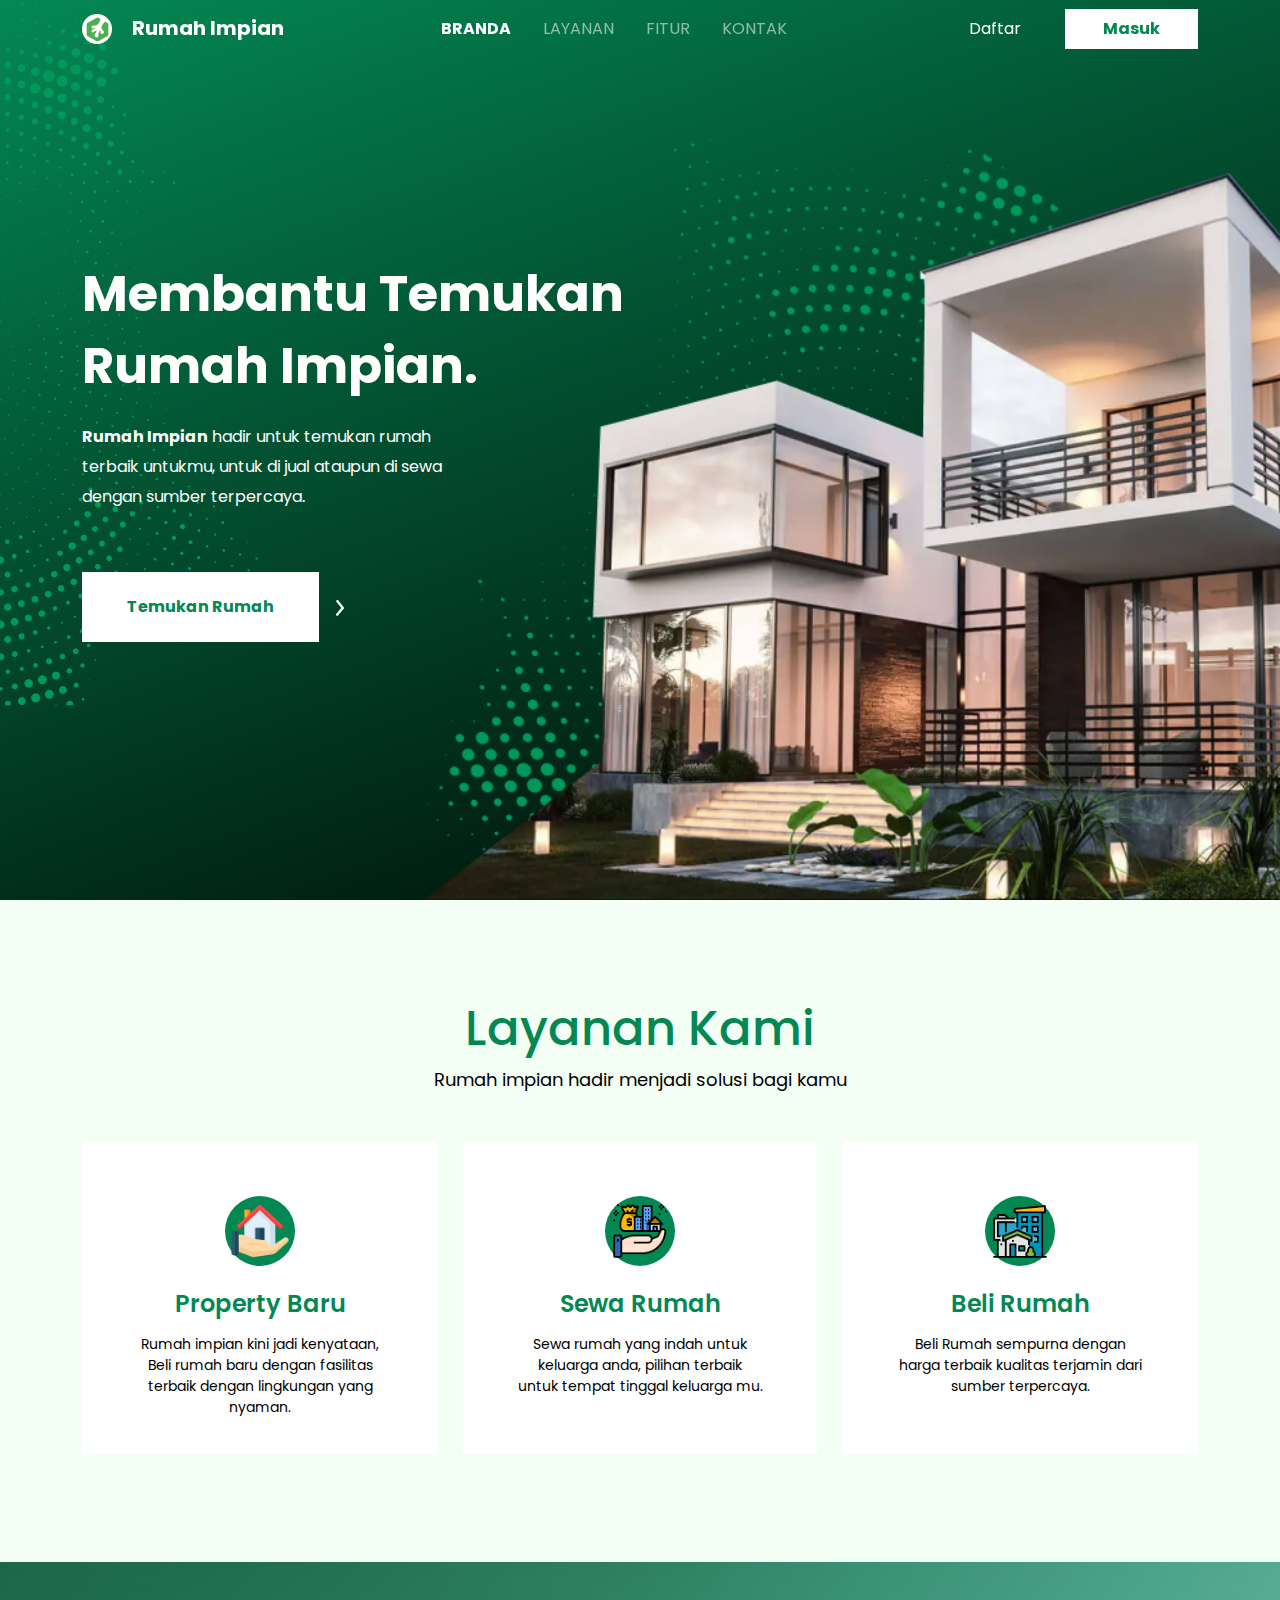
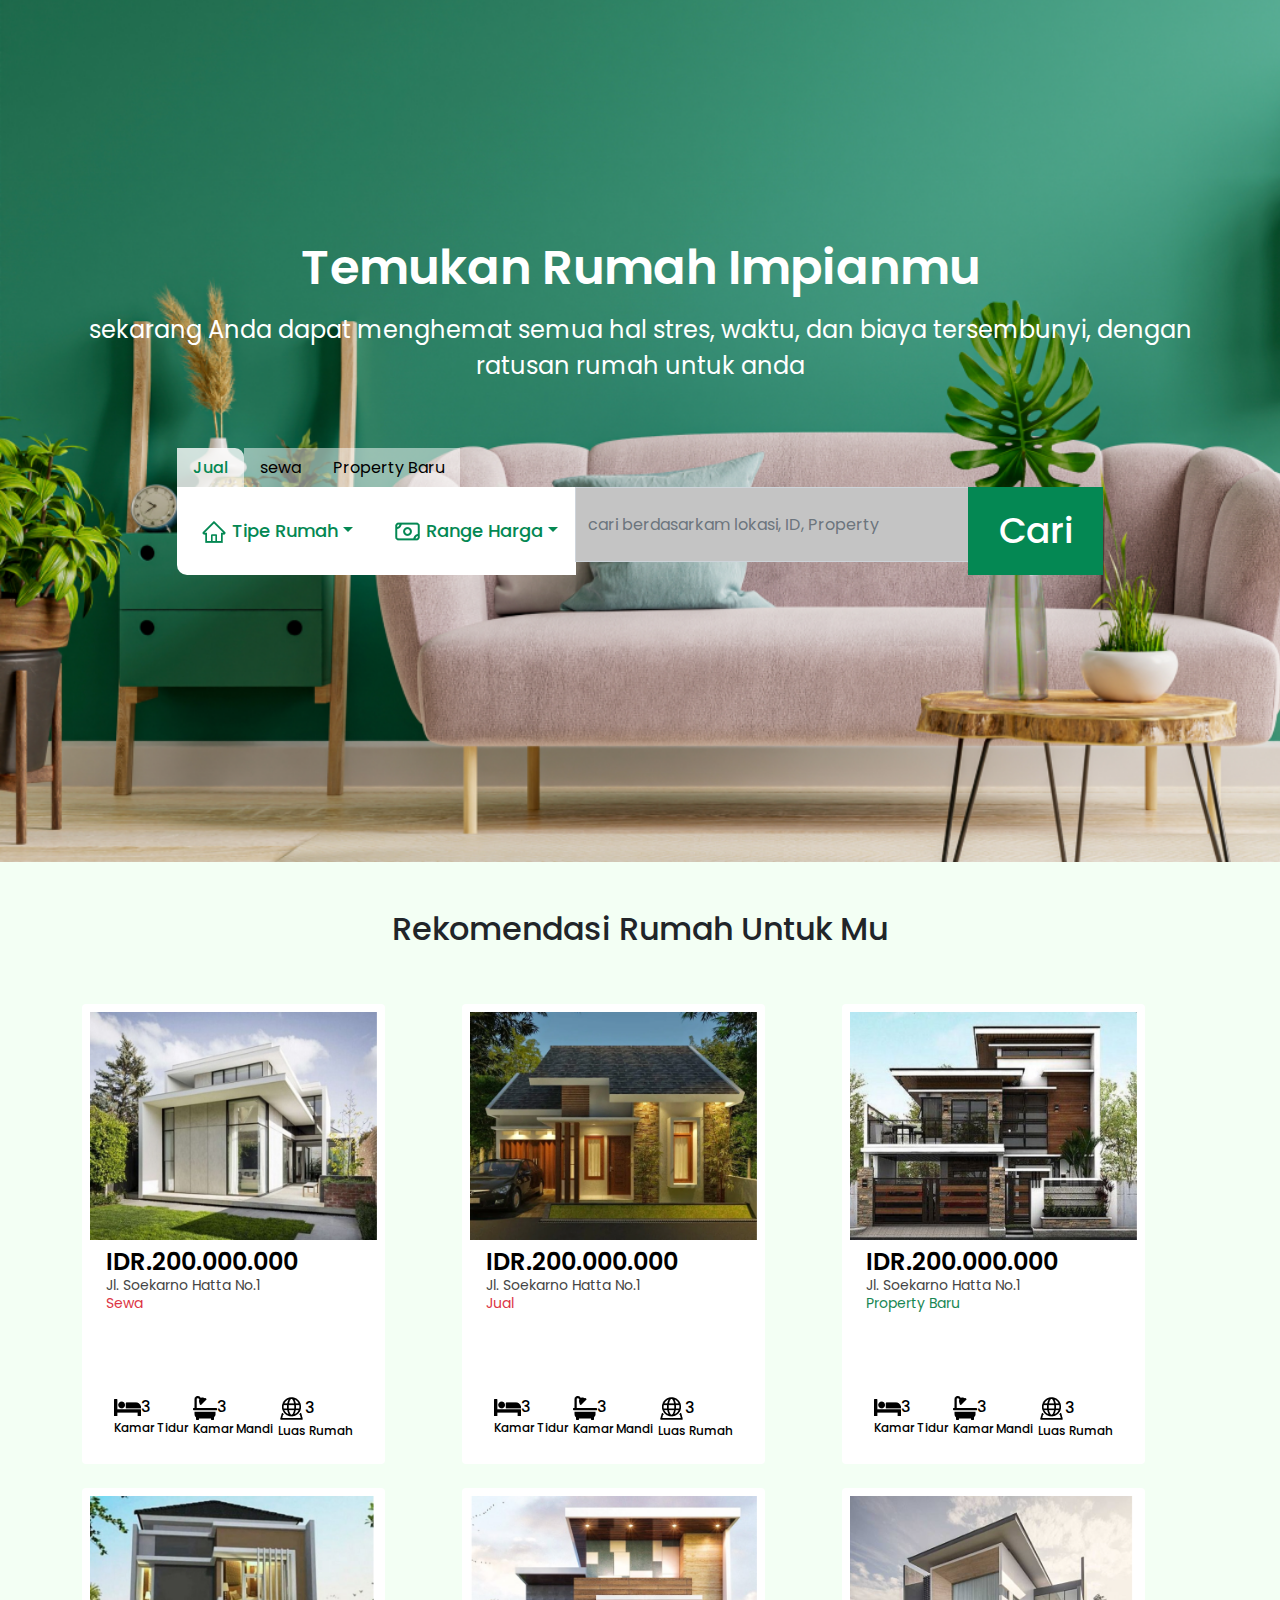
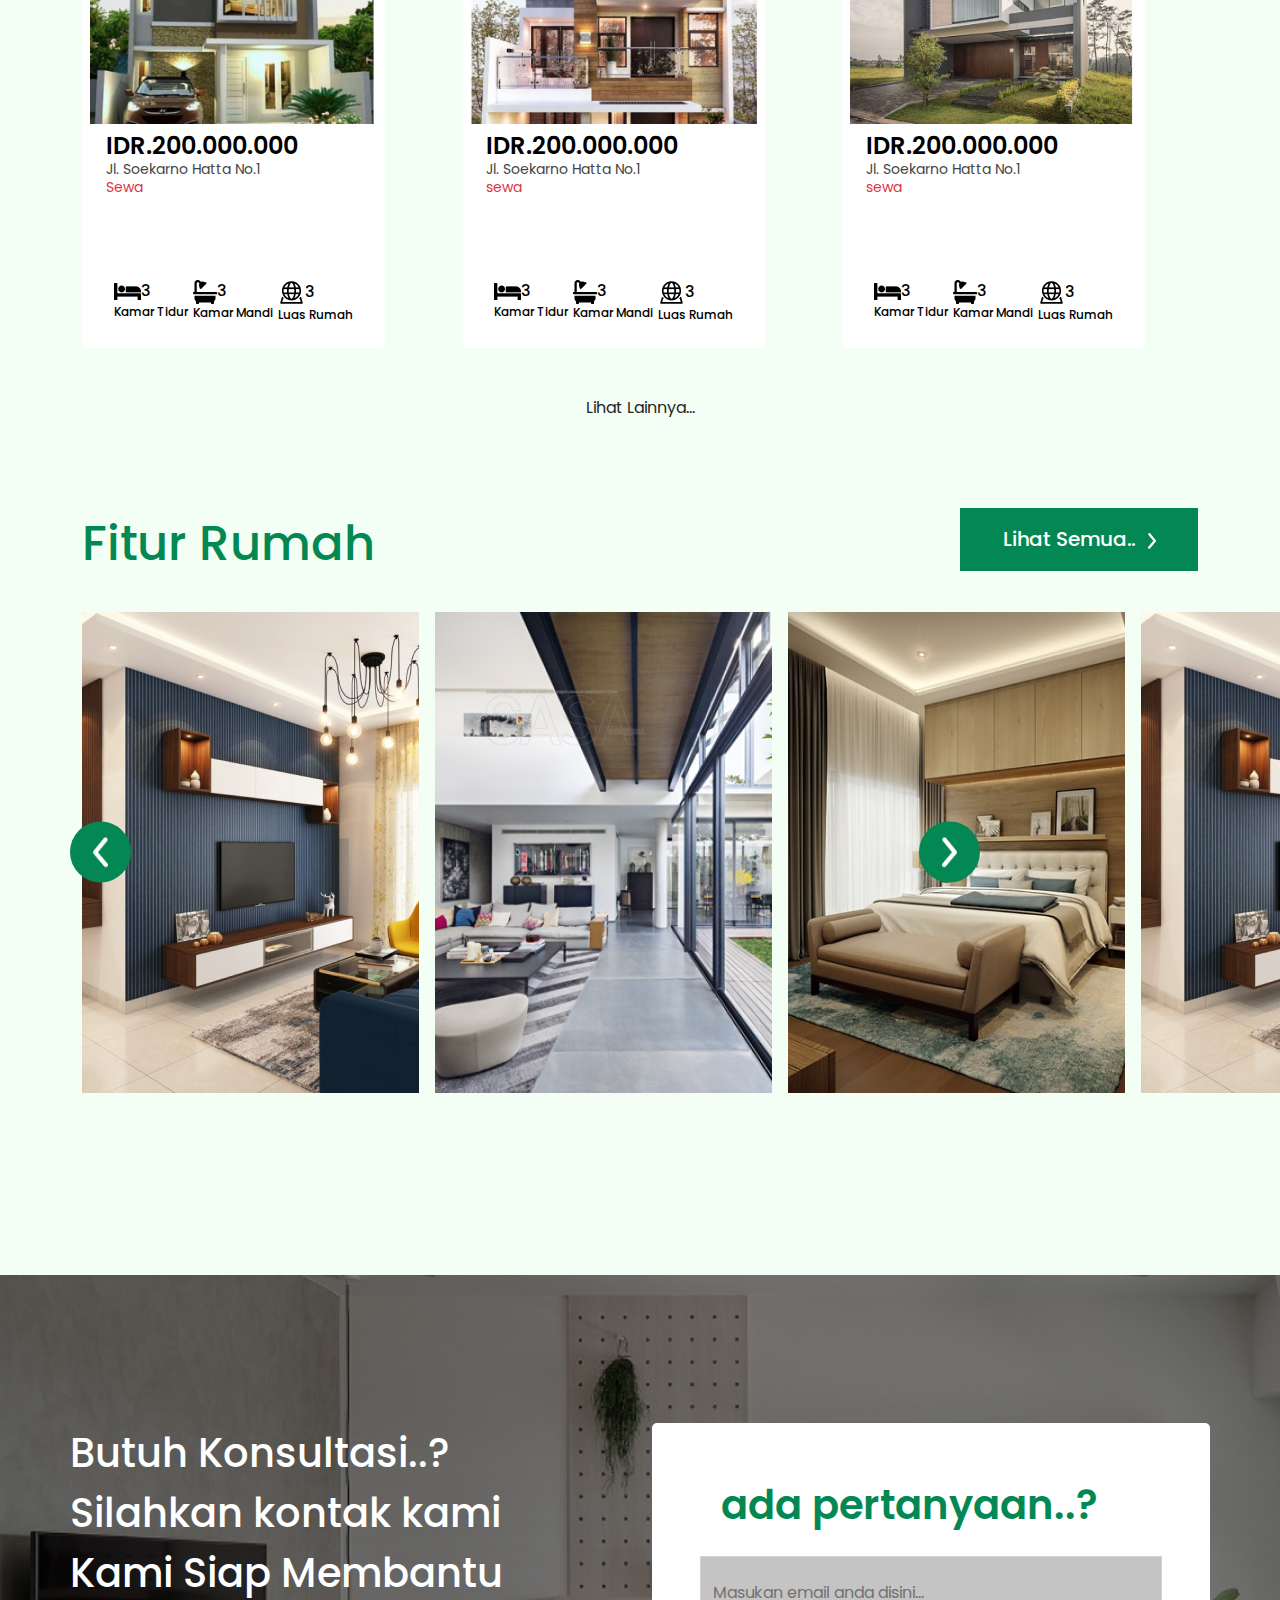
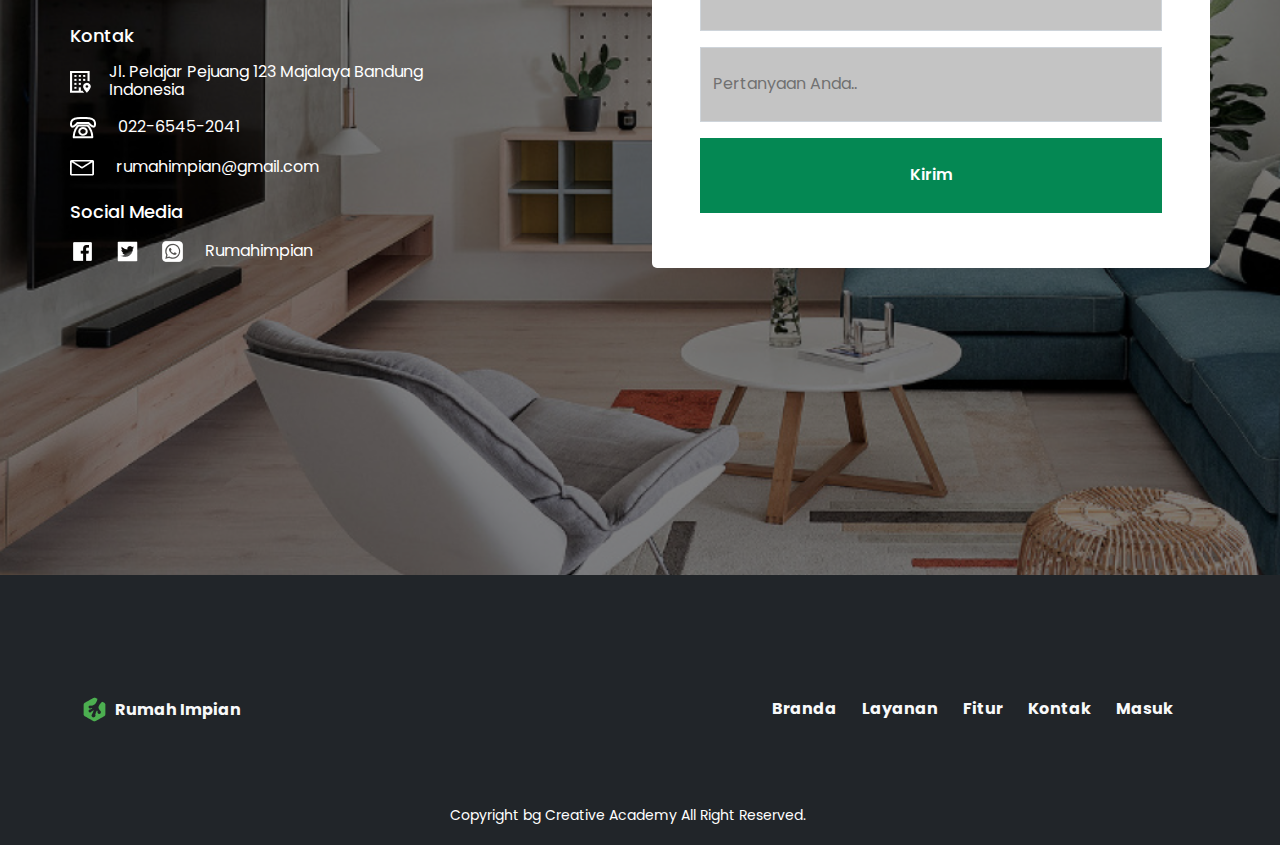
==== CommercialWeb/index.html @ 25076ecc "Finish sampai footer" ====
<!doctype html>
<html lang="en">

<head>
    <!-- Required meta tags -->
    <meta charset="utf-8">
    <meta name="viewport" content="width=device-width, initial-scale=1">

    <!-- Bootstrap CSS -->
    <link rel="stylesheet" href="bootstrap/css/bootstrap.css">

    <!-- CSS -->
    <link rel="stylesheet" href="style.css">

    <!-- Font Google -->
    <link rel="preconnect" href="https://fonts.googleapis.com">
    <link rel="preconnect" href="https://fonts.gstatic.com" crossorigin>
    <link href="https://fonts.googleapis.com/css2?family=Poppins:wght@400;500;700&display=swap" rel="stylesheet">

    <!-- Logo title -->
    <link rel="icon" href="assets/img/logo.png" type="img/x-icon">

    <title>Rumah Impian</title>
</head>

<body>
    <!-- Navbar -->
    <nav class="navbar navbar-expand-lg navbar-dark bg-transparent position-fixed w-100">
        <div class="container">
            <a class="navbar-brand fw-bold " href="#">
                <img src="assets/img/logo.png" alt="" class="d-inline-block align-text-top logo_navbar me-3">
                Rumah Impian</a>
            <button class="navbar-toggler" type="button" data-bs-toggle="collapse" data-bs-target="#navbarNav"
                aria-controls="navbarNav" aria-expanded="false" aria-label="Toggle navigation">
                <span class="navbar-toggler-icon"></span>
            </button>
            <div class="collapse navbar-collapse" id="navbarNav">
                <ul class="navbar-nav mx-auto">
                    <li class="nav-item mx-2 fw-bold">
                        <a class="nav-link active" aria-current="page" href="#">BRANDA</a>
                    </li>
                    <li class="nav-item mx-2">
                        <a class="nav-link" href="#">LAYANAN</a>
                    </li>
                    <li class="nav-item mx-2">
                        <a class="nav-link" href="#">FITUR</a>
                    </li>
                    <li class="nav-item mx-2">
                        <a class="nav-link ">KONTAK</a>
                    </li>
                </ul>

                <div>
                    <button class="button-primary">Daftar</button>
                    <button class="button-secondary fw-bold">Masuk</button>
                </div>
            </div>
        </div>
    </nav>
    <!-- Akhir Navbar -->

    <!-- Hero Section -->
    <section id="hero">
        <div class="container h-100">
            <div class="row h-100">
                <div class="col-md-6 hero-line my-auto">
                    <h1>Membantu Temukan
                        Rumah Impian.</h1>
                    <p><span class="fw-bold">Rumah Impian</span> hadir untuk temukan rumah terbaik
                        untukmu, untuk di jual ataupun di sewa dengan sumber
                        terpercaya.</p>
                    <button class="button-lg-primary">Temukan Rumah</button>
                    <a href="#"><img src="assets/img/Right Arrow.png" alt=""></a>
                </div>
            </div>
            <img src="assets/img/Hero Image.png" alt="" class="position-absolute end-0 bottom-0 img-hero">
            <img src="assets/img/Accsent 1.png" alt="" class="accent-img position-absolute top-0 start-0">
        </div>
    </section>
    <!-- Akhir Hero Section -->

    <!-- Layanan Kami -->
    <section id="layanan">
        <div class="container">
            <div class="row">
                <div class="col-12 text-center">
                    <h2 class="layanan-title">Layanan Kami</h2>
                    <span class="sub-title">Rumah impian hadir menjadi solusi bagi kamu</span>
                </div>
            </div>
            <!-- Card Layanan -->
            <div class="row mt-5 mb-2">
                <div class="col-md-4 text-center">
                    <div class="card-layanan ">
                        <div class="circle-icon position-relative mx-auto">
                            <img src="assets/img/Icon-propertybaru.png" alt=""
                                class="position-absolute top-50 start-50 translate-middle">
                        </div>
                        <h3 class="mt-4">Property Baru</h3>
                        <p class="mt-3">Rumah impian kini jadi kenyataan, Beli
                            rumah baru dengan fasilitas terbaik
                            dengan lingkungan yang nyaman.</p>
                    </div>
                </div>
                <div class="col-md-4 text-center">
                    <div class="card-layanan ">
                        <div class="circle-icon position-relative mx-auto">
                            <img src="assets/img/Icon Sewa.png" alt=""
                                class="position-absolute top-50 start-50 translate-middle">
                        </div>
                        <h3 class="mt-4">Sewa Rumah</h3>
                        <p class="mt-3">Sewa rumah yang indah untuk keluarga
                            anda, pilihan terbaik untuk tempat
                            tinggal keluarga mu.</p>
                    </div>
                </div>
                <div class="col-md-4 text-center">
                    <div class="card-layanan ">
                        <div class="circle-icon position-relative mx-auto">
                            <img src="assets/img/Icon Beli.png" alt=""
                                class="position-absolute top-50 start-50 translate-middle">
                        </div>
                        <h3 class="mt-4">Beli Rumah</h3>
                        <p class="mt-3">Beli Rumah sempurna dengan harga
                            terbaik kualitas terjamin dari sumber
                            terpercaya.</p>
                    </div>
                </div>
            </div>
            <!-- Akhir Card Layanan -->


        </div>
    </section>
    <!-- Akhir Layanan Kami -->

    <!-- Search Section -->
    <section id="search" class="d-flex align-items-center">
        <div class="container">
            <div class="row">
                <div class="col-12 text-center">
                    <h2 class="SearchTitle">Temukan Rumah Impianmu</h2>
                    <p class="SearchSubTitle">sekarang Anda dapat menghemat semua hal stres, waktu, dan biaya
                        tersembunyi, dengan ratusan rumah
                        untuk anda</p>
                </div>

                <div class="col-10 mx-auto mt-5">
                    <nav>
                        <div class="nav nav-tabs" id="nav-tab" role="tablist">
                            <button class="nav-link active" id="nav-jual-tab" data-bs-toggle="tab"
                                data-bs-target="#nav-jual" type="button" role="tab" aria-controls="nav-jual"
                                aria-selected="true">Jual</button>
                            <button class="nav-link" id="nav-sewa-tab" data-bs-toggle="tab" data-bs-target="#nav-sewa"
                                type="button" role="tab" aria-controls="nav-sewa" aria-selected="false">sewa</button>
                            <button class="nav-link" id="nav-property-tab" data-bs-toggle="tab"
                                data-bs-target="#nav-property" type="button" role="tab" aria-controls="nav-property"
                                aria-selected="false">Property
                                Baru</button>
                        </div>
                    </nav>
                    <div class="tab-content" id="nav-tabContent">
                        <div class="tab-pane fade show active" id="nav-jual" role="tabpanel"
                            aria-labelledby="nav-jual-tab">
                            <!-- Dropdown Tipe Rumah -->
                            <div class="input-group input-cari mb-3">
                                <button class="button-secondary dropdown-toggle" type="button" data-bs-toggle="dropdown"
                                    aria-expanded="false">
                                    <img src="assets/img/Home Icon.png" alt="">
                                    Tipe Rumah</button>
                                <ul class="dropdown-menu">
                                    <li><a class="dropdown-item" href="#">Action</a></li>
                                    <li><a class="dropdown-item" href="#">Another action</a></li>
                                    <li><a class="dropdown-item" href="#">Something else here</a></li>
                                    <li>
                                        <hr class="dropdown-divider">
                                    </li>
                                    <li><a class="dropdown-item" href="#">Separated link</a></li>
                                </ul>

                                <!-- Dropdown Range Harga -->
                                <button class="button-secondary dropdown-toggle" type="button" data-bs-toggle="dropdown"
                                    aria-expanded="false">
                                    <img src="assets/img/Money-icon.png" alt="">
                                    Range Harga</button>
                                <ul class="dropdown-menu">
                                    <li><a class="dropdown-item" href="#">Action</a></li>
                                    <li><a class="dropdown-item" href="#">Another action</a></li>
                                    <li><a class="dropdown-item" href="#">Something else here</a></li>
                                    <li>
                                        <hr class="dropdown-divider">
                                    </li>
                                    <li><a class="dropdown-item" href="#">Separated link</a></li>
                                </ul>
                                <input type="text" class="form-control"
                                    placeholder="cari berdasarkam lokasi, ID, Property"
                                    aria-label="Text input with dropdown button">
                                <button class="button-primary" type="button" id="button-addon2">Cari</button>
                            </div>



                        </div>
                        <div class="tab-pane fade" id="nav-sewa" role="tabpanel" aria-labelledby="nav-sewa-tab">sewa
                        </div>
                        <div class="tab-pane fade" id="nav-property" role="tabpanel" aria-labelledby="nav-property-tab">
                            Property
                            Baru</div>
                    </div>
                </div>
            </div>
        </div>


    </section>
    <!-- Akhir Search Section -->

    <!-- Rekomendasi -->
    <section id="rekomendasi">
        <div class="container">
            <div class="row mb-5 mt-5">
                <div class="col-12 text-center">
                    <h2>Rekomendasi Rumah Untuk Mu</h2>
                </div>
            </div>

            <div class="row mb-4">
                <div class="col-4">
                    <div class="card p-2">
                        <img src="assets/img/Rekomendasi1.png" alt="">
                        <div class="card-body">
                            <h4>IDR.200.000.000</h4>
                            <p class="mb-4 lh-sm">Jl. Soekarno Hatta No.1 <br> <span class="text-danger">Sewa</span>
                            </p>
                        </div>
                        <div class="card-fasilitas d-flex justify-content-between px-4">
                            <span><img src="assets/img/Icon Kamar Tidur.png" alt="">3
                                <p>Kamar Tidur</p>
                            </span>

                            <span><img src="assets/img/Icon Kamar Mandi.png" alt="">3
                                <p>Kamar Mandi</p>
                            </span>

                            <span><img src="assets/img/Icon Luas Tanah.png" alt="">3
                                <p>Luas Rumah</p>
                            </span>

                        </div>
                    </div>
                </div>
                <div class="col-4">
                    <div class="card p-2">
                        <img src="assets/img/Rekomendasi2.png" alt="">
                        <div class="card-body">
                            <h4>IDR.200.000.000</h4>
                            <p class="mb-4 lh-sm">Jl. Soekarno Hatta No.1 <br> <span class="text-danger">Jual</span>
                            </p>
                        </div>
                        <div class="card-fasilitas d-flex justify-content-between px-4">
                            <span><img src="assets/img/Icon Kamar Tidur.png" alt="">3
                                <p>Kamar Tidur</p>
                            </span>

                            <span><img src="assets/img/Icon Kamar Mandi.png" alt="">3
                                <p>Kamar Mandi</p>
                            </span>

                            <span><img src="assets/img/Icon Luas Tanah.png" alt="">3
                                <p>Luas Rumah</p>
                            </span>

                        </div>
                    </div>
                </div>
                <div class="col-4">
                    <div class="card p-2">
                        <img src="assets/img/Rekomendasi3.png" alt="">
                        <div class="card-body">
                            <h4>IDR.200.000.000</h4>
                            <p class="mb-4 lh-sm">Jl. Soekarno Hatta No.1 <br> <span class="text-success">Property
                                    Baru</span>
                            </p>
                        </div>
                        <div class="card-fasilitas d-flex justify-content-between px-4">
                            <span><img src="assets/img/Icon Kamar Tidur.png" alt="">3
                                <p>Kamar Tidur</p>
                            </span>

                            <span><img src="assets/img/Icon Kamar Mandi.png" alt="">3
                                <p>Kamar Mandi</p>
                            </span>

                            <span><img src="assets/img/Icon Luas Tanah.png" alt="">3
                                <p>Luas Rumah</p>
                            </span>

                        </div>
                    </div>
                </div>
            </div>

            <div class="row mb-4">
                <div class="col-4">
                    <div class="card p-2">
                        <img src="assets/img/Rekomendasi4.png" alt="">
                        <div class="card-body">
                            <h4>IDR.200.000.000</h4>
                            <p class="mb-4 lh-sm">Jl. Soekarno Hatta No.1 <br> <span class="text-danger">Sewa</span>
                            </p>
                        </div>
                        <div class="card-fasilitas d-flex justify-content-between px-4">
                            <span><img src="assets/img/Icon Kamar Tidur.png" alt="">3
                                <p>Kamar Tidur</p>
                            </span>

                            <span><img src="assets/img/Icon Kamar Mandi.png" alt="">3
                                <p>Kamar Mandi</p>
                            </span>

                            <span><img src="assets/img/Icon Luas Tanah.png" alt="">3
                                <p>Luas Rumah</p>
                            </span>

                        </div>
                    </div>
                </div>
                <div class="col-4">
                    <div class="card p-2">
                        <img src="assets/img/Rekomendasi5.png" alt="">
                        <div class="card-body">
                            <h4>IDR.200.000.000</h4>
                            <p class="mb-4 lh-sm">Jl. Soekarno Hatta No.1 <br> <span class="text-danger">sewa</span>
                            </p>
                        </div>
                        <div class="card-fasilitas d-flex justify-content-between px-4">
                            <span><img src="assets/img/Icon Kamar Tidur.png" alt="">3
                                <p>Kamar Tidur</p>
                            </span>

                            <span><img src="assets/img/Icon Kamar Mandi.png" alt="">3
                                <p>Kamar Mandi</p>
                            </span>

                            <span><img src="assets/img/Icon Luas Tanah.png" alt="">3
                                <p>Luas Rumah</p>
                            </span>

                        </div>
                    </div>
                </div>
                <div class="col-4">
                    <div class="card p-2">
                        <img src="assets/img/Rekomendasi6.png" alt="">
                        <div class="card-body">
                            <h4>IDR.200.000.000</h4>
                            <p class="mb-4 lh-sm">Jl. Soekarno Hatta No.1 <br> <span class="text-danger">sewa</span>
                            </p>
                        </div>
                        <div class="card-fasilitas d-flex justify-content-between px-4">
                            <span><img src="assets/img/Icon Kamar Tidur.png" alt="">3
                                <p>Kamar Tidur</p>
                            </span>

                            <span><img src="assets/img/Icon Kamar Mandi.png" alt="">3
                                <p>Kamar Mandi</p>
                            </span>

                            <span><img src="assets/img/Icon Luas Tanah.png" alt="">3
                                <p>Luas Rumah</p>
                            </span>

                        </div>
                    </div>
                </div>
            </div>

            <div class="container my-5">
                <div class="row">
                    <div class="col-12 text-center">
                        <p>Lihat Lainnya...</p>
                    </div>
                </div>
            </div>
        </div>
    </section>
    <!-- Akhir Rekomendasi -->

    <!-- Fitur Rumah -->
    <section id="fitur-rumah" class="overflow-hidden">
        <div class="container">
            <div class="row">
                <div class="col-12 d-flex justify-content-between my-4">
                    <h2>Fitur Rumah</h2>
                    <button class="button-fitur ">Lihat Semua.. <img src="assets/img/Right Arrow.png"
                            class="img-button ms-2" alt=""></button>
                </div>
            </div>
        </div>

        <div class="container mb-4 position-relative">
            <div class="row">
                <div class="col-12 d-flex justify-content-start ">
                    <div class="card-fitur position-relative me-3 ">
                        <img src="assets/img/Fitur Rumah 1.png" alt="">
                        <div class="overlay position-absolute top-0 bottom-0 start-0 end-0 w-100 h-100">
                            <div class="position-absolute top-50 start-50 translate-middle text-center w-100">
                                <h5>Kamar Tidur</h5>
                                <span>Rumah minimalist Type-A2</span>
                                <h6>IDR.200jt</h6>
                                <button>Lihat Rumah</button>
                            </div>
                        </div>
                    </div>

                    <div class="card-fitur position-relative me-3">
                        <img src="assets/img/Fitur Rumah 2.png" alt="">
                        <div class="overlay position-absolute top-0 bottom-0 start-0 end-0 w-100 h-100">
                            <div class="position-absolute top-50 start-50 translate-middle text-center w-100">
                                <h5>Kamar Tidur</h5>
                                <span>Rumah minimalist Type-A2</span>
                                <h6>IDR.200jt</h6>
                                <button>Lihat Rumah</button>
                            </div>
                        </div>
                    </div>

                    <div class="card-fitur position-relative me-3">
                        <img src="assets/img/Fitur Rumah 3.png" alt="">
                        <div class="overlay position-absolute top-0 bottom-0 start-0 end-0 w-100 h-100">
                            <div class="position-absolute top-50 start-50 translate-middle text-center w-100">
                                <h5>Kamar Tidur</h5>
                                <span>Rumah minimalist Type-A2</span>
                                <h6>IDR.200jt</h6>
                                <button>Lihat Rumah</button>
                            </div>
                        </div>
                    </div>

                    <div class="card-fitur position-relative me-3">
                        <img src="assets/img/Fitur Rumah 1.png " alt="">
                        <div class="overlay position-absolute top-0 bottom-0 start-0 end-0 w-100 h-100">
                            <div class="position-absolute top-50 start-50 translate-middle text-center w-100">
                                <h5>Kamar Tidur</h5>
                                <span>Rumah minimalist Type-A2</span>
                                <h6>IDR.200jt</h6>
                                <button>Lihat Rumah</button>
                            </div>
                        </div>
                    </div>
                </div>
                <button class="button-left position-absolute start-0 top-50 translate-middle-y"><img
                        src="assets/img/Left Arrow lg.png" alt=""></button>
                <button class="button-right position-absolute top-50 translate-middle-y"><img
                        src="assets/img/Right Arrow lg.png " alt=""></button>
            </div>

        </div>
    </section>
    <!-- Akhir Fitur Rumah -->

    <!-- Bantuan -->
    <section id="bantuan">
        <div class="container-fluid overlay h-100">
            <div class="container">
                <div class="row">
                    <div class="col-md-6">
                        <h3>Butuh Konsultasi..?
                            Silahkan kontak kami
                            Kami Siap Membantu</h3>
                        <div class="kontak-bantuan">
                            <h6>Kontak</h6>
                            <div class="mb-3 d-flex align-items-center">
                                <div>
                                    <img src="assets/img/icon-jalan.png" alt="">
                                </div>
                                <a href="#">Jl. Pelajar Pejuang 123 Majalaya Bandung Indonesia
                                </a>
                            </div>

                            <div class="mb-3 ">
                                <img src="assets/img/icon-telp.png" alt="">
                                <a href="">022-6545-2041</a>
                            </div>

                            <div class="mb-3 ">
                                <img src="assets/img/icon-mail.png" alt="">
                                <a href="">rumahimpian@gmail.com</a>
                            </div>
                        </div>

                        <h6>Social Media</h6>
                        <a href="" class="me-3"><img src="assets/img/Facebook Icon.png" alt="#"></a>
                        <a href="" class="me-3"><img src="assets/img/Twiter Icon.png" alt=""></a>
                        <a href="" class="me-3"><img src="assets/img/Whatsapp icon.png" alt=""></a>
                        <span class="rumah-impian">Rumahimpian</span>

                    </div>


                    <div class="col-md-6 ">
                        <div class="card-bantuan w-100">
                            <form>
                                <h2 class="ms-auto">ada pertanyaan..?</h2>
                                <div class="form-floating mb-3">
                                    <input type="email" class="form-control" id="floatingInput"
                                        placeholder="name@example.com">
                                    <label for="floatingInput" class="d-flex align-items-center">Masukan email anda
                                        disini...</label>
                                </div>
                                <div class="form-floating mb-3">
                                    <input type="text" class="form-control" id="floatingInput"
                                        placeholder="name@example.com">
                                    <label for="floatingInput" class="d-flex align-items-center">Pertanyaan
                                        Anda..</label>
                                </div>

                                <button class="button-contact " type="submit">Kirim</button>
                            </form>
                        </div>
                    </div>


                </div>
            </div>


        </div>
    </section>
    <!-- Akhir Bantuan -->

    <!-- Footer -->
    <footer class="bg-dark d-flex align-items-center position-relative">
        <div class="container-fluid">
            <div class="container ">
                <div class="row">
                    <div class="col-md-7 d-flex align-items-center">
                        <img src="assets/img/logo-small.png" alt="">
                        <a class="text-decoration-none text-light fw-bold ms-2" href="#">Rumah Impian</a>
                    </div>
                    <div class="col-md-5 d-flex justify-content-evenly">
                        <a class="text-decoration-none text-light fw-bold" href="#hero">Branda</a>
                        <a class="text-decoration-none text-light fw-bold" href="#layanan">Layanan</a>
                        <a class="text-decoration-none text-light fw-bold" href="#fitur-rumah">Fitur</a>
                        <a class="text-decoration-none text-light fw-bold" href="#bantuan">Kontak</a>
                        <a class="text-decoration-none text-light fw-bold" href="">Masuk</a>
                    </div>
                </div>
                <div class="row position-absolute copyright start-50 translate-middle-x">
                    <col-12>
                        <p>
                            Copyright bg Creative Academy All Right Reserved.
                        </p>
                    </col-12>
                </div>
            </div>
        </div>
    </footer>
    <!-- Akhir Footer -->
    <!-- Option 1: Bootstrap Bundle with Popper -->
    <script src="bootstrap/js/bootstrap.bundle.js"></script>

</body>

</html>
---- CommercialWeb/style.css ----
:root {
    --pw-color: #048853;
}

body {
    font-family: 'Poppins', sans-serif;
    background-color: #f3fff4;
}

/* Navbar */
.navbar {
    z-index: 3;
}

* {
    z-index: 2;
}

.accent-img {
    z-index: 1;
}

.img-hero {
    z-index: 1;
}

.logo_navbar {
    width: 30px;
}

.navbar-brand {
    font-size: 20px;
}

.nav-link {
    font-size: 16px;
}

.button-primary {
    width: 133px;
    height: 40px;
    background-color: transparent;
    color: #fff;
    font-size: 16px;
    border: none;

}

.button-secondary {
    width: 133px;
    height: 40px;
    background-color: #fff;
    color: var(--pw-color);
    font-size: 16px;
    border: none;
}

/* Akhir Navbar */

/* Hero Section */
#hero {
    background: linear-gradient(160deg, var(--pw-color), #000);
    height: 100vh;
    width: 100%;
}

.hero-line h1 {
    font-size: 50px;
    font-weight: bold;
    color: #fff;
    line-height: 72px;
}

.hero-line p {
    width: 75%;
    font-size: 16;
    color: #fff;
    margin-bottom: 60px;
    margin-top: 20px;
    line-height: 30px;
}

.button-lg-primary {
    width: 237px;
    height: 70px;
    background-color: #fff;
    border: none;
    color: var(--pw-color);
    font-size: 16px;
    font-weight: bold;
    margin-right: 13px;
}

.img-hero {
    height: 100%;
}

/* Akhir Hero Section */

/* Layanan */
#layanan {
    padding: 100px 0;
}

h2.layanan-title {
    color: var(--pw-color);
    font-size: 48px;
    font-weight: 500;
}

span.sub-title {
    font-size: 18px;
    color: #000;
}

.card-layanan {
    width: 100%;
    height: 313px;
    background-color: #fff;
    border-radius: 5px;
    padding: 55px;
    box-shadow: 0 0 7px 3px rgba(0, 0, 0, 0, 0.05);
    transition: all .2s ease-in;
}

.circle-icon img {
    width: 57px;
    height: 57px;
}

.circle-icon {
    width: 70px;
    height: 70px;
    background-color: var(--pw-color);
    border-radius: 50%;
    transition: all .1s ease-in;
}

.card-layanan h3 {
    color: var(--pw-color);
    font-weight: 600;
    font-size: 24px;
    transition: all .2s ease-in;
}

.card-layanan p {
    font-size: 14px;
    color: #000;
    transition: all .3s ease-in;
}

/* Kondisi Hover */
.card-layanan:hover {
    width: 100%;
    height: 313px;
    background: linear-gradient(160deg, var(--pw-color), rgb(46, 46, 46));
    border-radius: 5px;
    padding: 55px;
    box-shadow: 0 0 7px 3px rgba(0, 0, 0, 0, 0.05);
    transition: all .2s ease-in;
}

.circle-icon:hover img {
    width: 57px;
    height: 57px;
}

.card-layanan:hover .circle-icon {
    background-color: #fff;
    transition: all .2s ease-in;
}

.card-layanan:hover h3 {
    color: var(--pw-color);
    font-weight: 600;
    font-size: 24px;
    transition: all .2s ease-in;
}

.card-layanan:hover p {
    font-size: 14px;
    color: #fff;
    transition: all .2s ease-in;
}

/* Akhir Kondisi Hover */

/* Akhir Layanan */

/* Search Section */
#search {
    background-image: url(assets/img/Img-search.png);
    height: 100vh;
    background-repeat: no-repeat;
    background-size: cover;
}

.SearchTitle {
    font-size: 48px;
    font-weight: 600;
    line-height: 72px;
    letter-spacing: 0em;
    text-align: center;
    color: #fff;
}

.SearchSubTitle {
    font-size: 24px;
    font-weight: 400;
    line-height: 36px;
    letter-spacing: 0em;
    text-align: center;
    color: #fff;
}

.input-cari {
    height: 88px;
}

.input-cari:focus {
    border: none;
}

.input-cari .button-secondary {
    width: 200px;
    height: 88px;
    font-size: 18px;
    font-weight: 500;
    border: none;
    border-radius: 0 0 0 10px;
}

.input-cari .button-primary {
    width: 135px;
    height: 88px;
    border: none;
    background-color: var(--pw-color);
    font-size: 36px;
    font-weight: 500;
}

.nav-tabs {
    border: none;
}

.nav-tabs .nav-link {
    background-color: rgba(255, 255, 255, 0.5);
    border-radius: 0;
}

.nav-tabs .nav-link.active {
    background-color: rgba(255, 255, 255, 0.8);
    color: var(--pw-color);
    border-radius: 0 9px 0 0;
    font-weight: 500;
}

.nav-tabs .nav-link {
    color: #000;
    border: none;
}

/* Akhir Search Section */

/* Rekomendasi */
.card {
    width: 85%;
    height: 460px;
    border: none;
}

.card-body h4 {
    color: #000;
    font-weight: 600;
    font-size: 24px;
    line-height: 0.8rem;
}

.card-body p {
    color: #454545;
    font-weight: 400;
    font-size: 14px;
}

/* Rekomendasi Hover */

.card:hover {
    background: linear-gradient(170deg, var(--pw-color), #007245, #007245, #000);
    box-shadow: 0 10px 20px rgba(0, gr0, b0, .25);
    transition: all ease-in-out 0.3s;
}

.card:hover .card-body h4 {
    color: #fff;
    transition: all ease-in-out 0.3s;
}

.card:hover .card-body p {
    color: #fff;
    transition: all ease-in-out 0.3s;
}

.card:hover .card-body span {
    color: #FF7A00;
    transition: all ease-in-out 0.3s;

}

.card:hover .card-fasilitas {
    position: absolute;
    right: 0;
    left: 0;
    bottom: 10px;
    background-color: #fff;
    transition: all ease-in-out 0.3s;
}

/* Akhir Rekomendasi Hover */

.card-fasilitas span {
    font-weight: 500;
    margin-top: 18px;
    color: #000;
}

.card-fasilitas p {
    font-weight: 500;
    font-size: 12px;
}

/* Akhir Rekomendasi */

/* Fitur Rumah */
#fitur-rumah h2 {
    font-size: 48px;
    color: var(--pw-color);
    font-weight: 500;
    line-height: 72px;

}

.button-fitur {
    background-color: var(--pw-color);
    width: 238px;
    height: 63px;
    font-size: 20px;
    font-weight: 500;
    line-height: 30px;
    border: none;
    color: #fff;
}



.card-fitur h5 {
    color: #fff;
    font-size: 36px;
    font-weight: 600;
}

.card-fitur span {
    color: #fff;
    font-size: 14px;
}

.card-fitur h6 {
    color: #fff;
    font-size: 24px;
    font-weight: 600;
}

.card-fitur button {
    background-color: var(--pw-color);
    color: #fff;
    font-size: 18px;
    width: 150px;
    height: 45px;
    font-weight: 500;
    border: none;
}

.card-fitur .overlay {
    background-color: rgba(0, 0, 0, 0);
    opacity: 0;
    transition: all ease-in-out .3s;

}

.card-fitur .overlay:hover {
    background-color: rgba(0, 0, 0, 0.6);
    opacity: 1;
}

.button-left {
    border: none;
    border-radius: 50%;
    width: 61px;
    height: 61px;
    background-color: var(--pw-color);
}

.button-right {
    border: none;
    border-radius: 50%;
    width: 61px;
    height: 61px;
    background-color: var(--pw-color);
    right: 230px;

}

/* Akhir Fitur Rumah */


/* Bantuan */

#bantuan {
    background-image: url(assets/img/kontak-img.png);
    height: 100vh;
    background-repeat: no-repeat;
    background-size: cover;
    margin-top: 158px;
}

#bantuan h2 {
    width: 441px;
}

#bantuan .overlay {
    background: rgba(0, 0, 0, 0.5);
}

#bantuan .container {
    padding: 148px 0 148px 0;

}

#bantuan h3 {
    width: 443px;
    font-size: 40px;
    font-weight: 500;
    line-height: 60px;
    color: #fff;
}


#bantuan h6 {
    font-size: 18px;
    font-weight: 500;
    line-height: 27px;
    margin: 19px 0 14px 0;
    color: #fff;
}

.kontak-bantuan a {
    font-size: 16px;
    font-weight: normal;
    line-height: 18px;
    text-decoration: none;
    color: #fff;
    margin-left: 18px;
    Width: 332px;
    display: inline-block;
}

.rumah-impian {
    font-size: 16px;
    font-weight: 400;
    line-height: 18px;
    color: #fff;
}

.card-bantuan {
    background-color: #fff;
    border: none;
    width: 100%;
    height: 445px;
    border-radius: 5px;
    padding: 52px 48px;
}

.card-bantuan h2 {
    color: var(--pw-color);
    font-weight: 600;
    font-size: 40px;
    line-height: 60px;
    margin-bottom: 21px;

}

.button-contact {
    width: 100%;
    height: 75px;
    background-color: var(--pw-color);
    border: none;
    color: #fff;
    font-weight: 600;
}

.form-control {
    background: #C4C4C4;
    height: 75px !important;
    border-radius: 0;
}

.form-floating {
    color: #717171;
    font-size: 16px;
    font-weight: 400;
}

/* Akhir Bantuan */

/* Footer */

footer {
    height: 270px;
}

.copyright {
    bottom: 1%;
    color: #fff;
    font-weight: 400;
    font-size: 14px;
    line-height: 21px;
}

/* Akhir Footer */
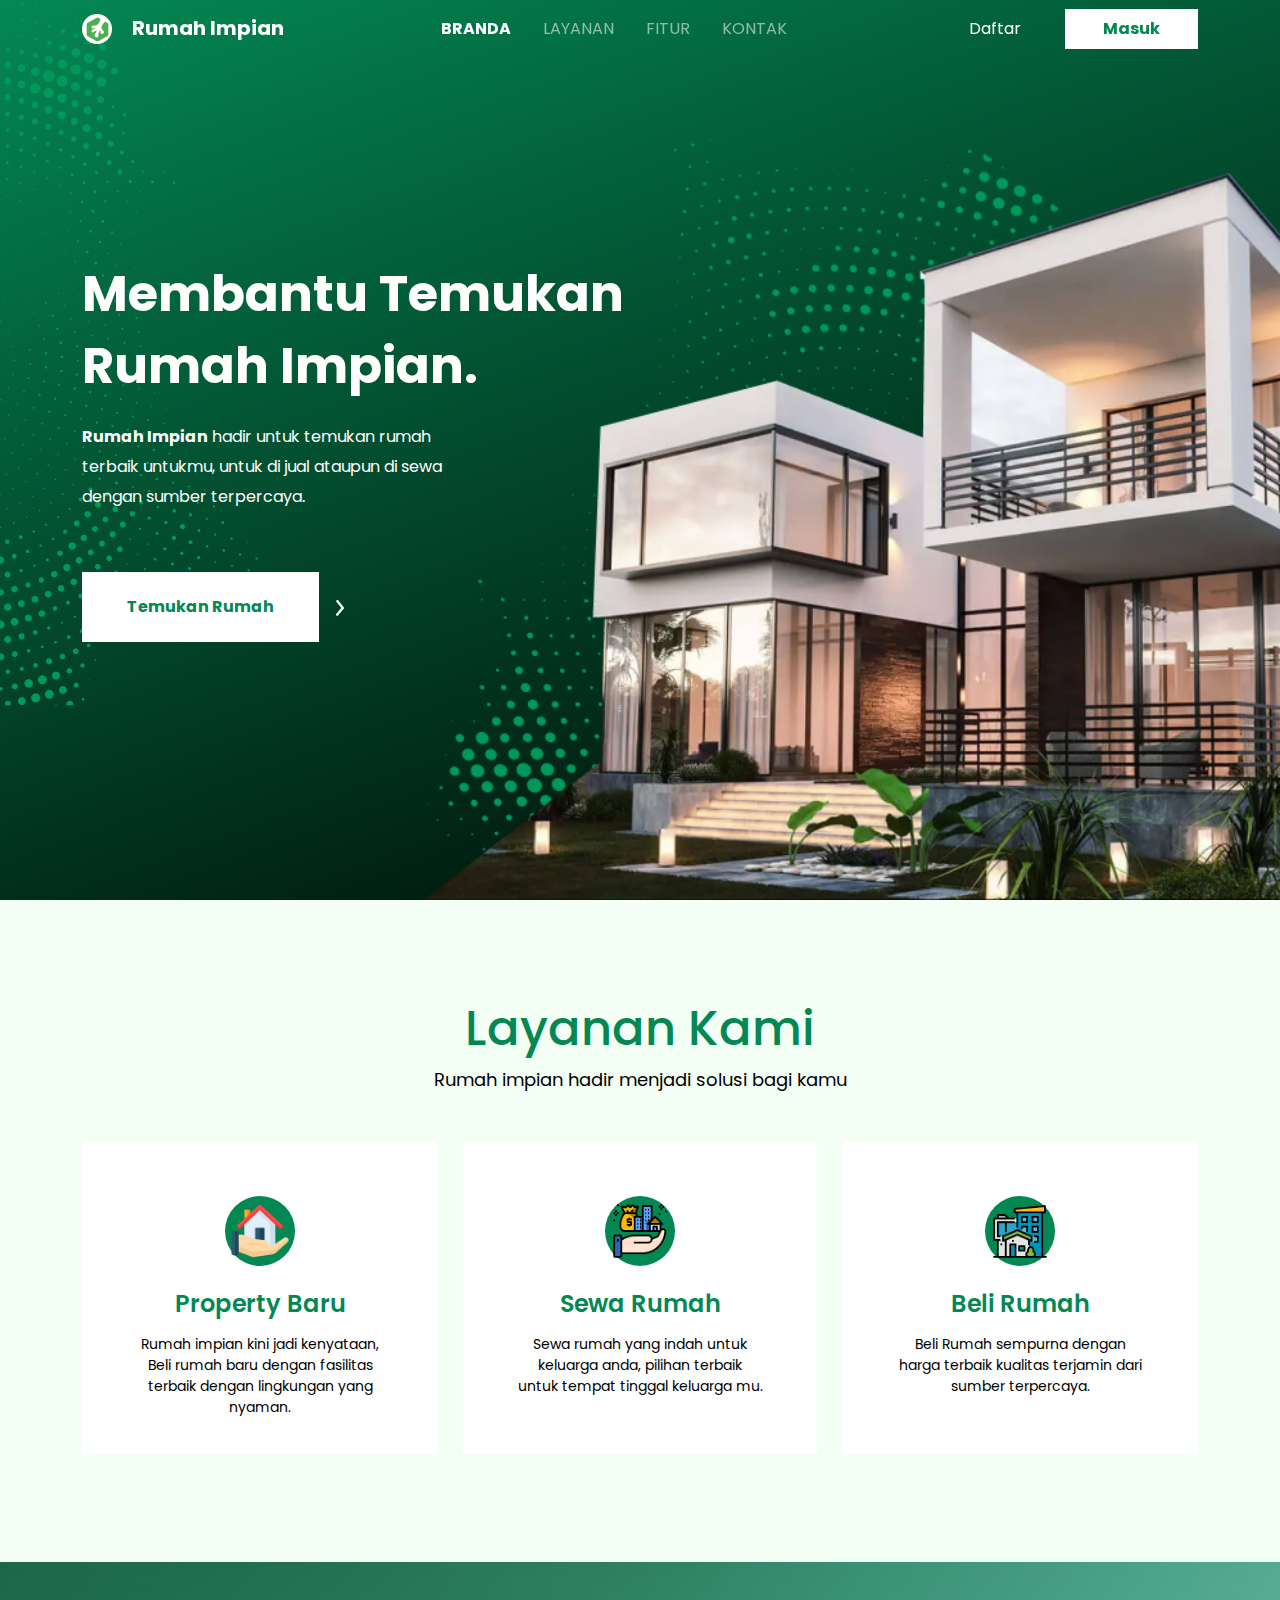
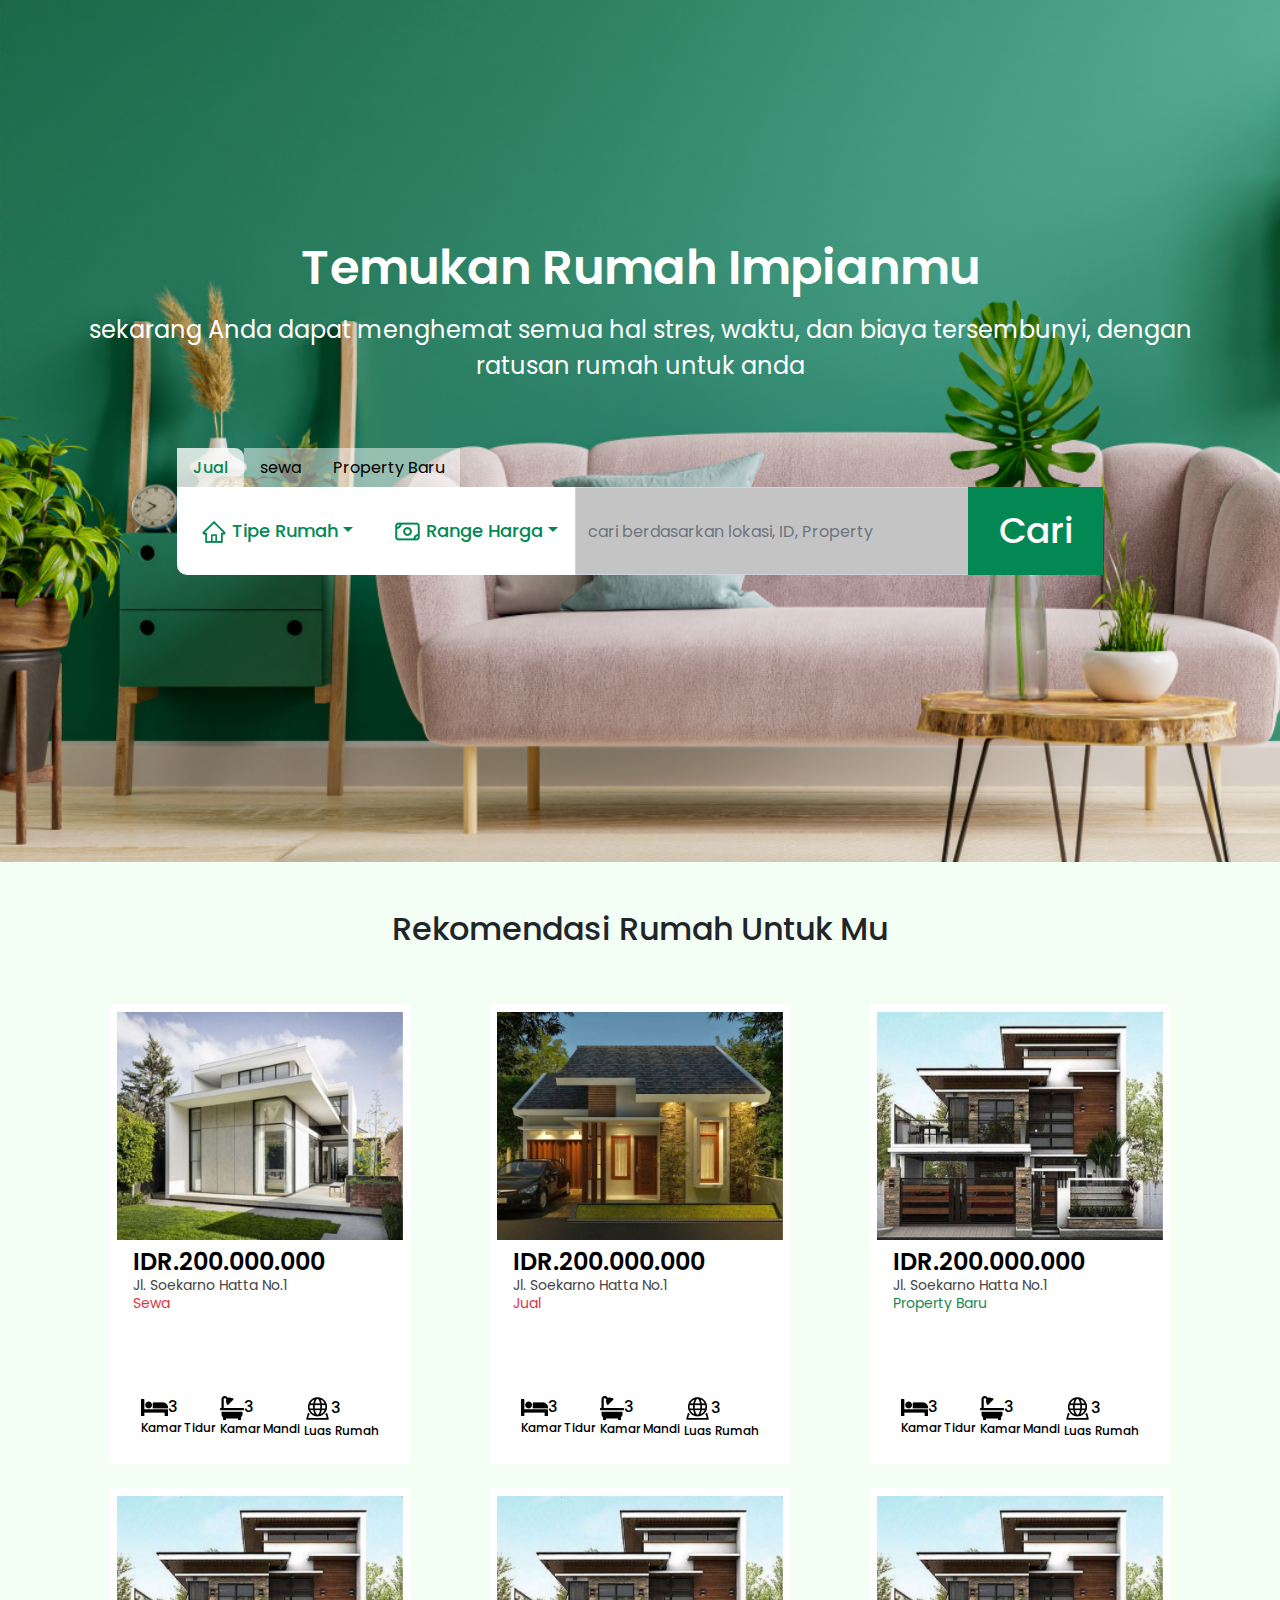
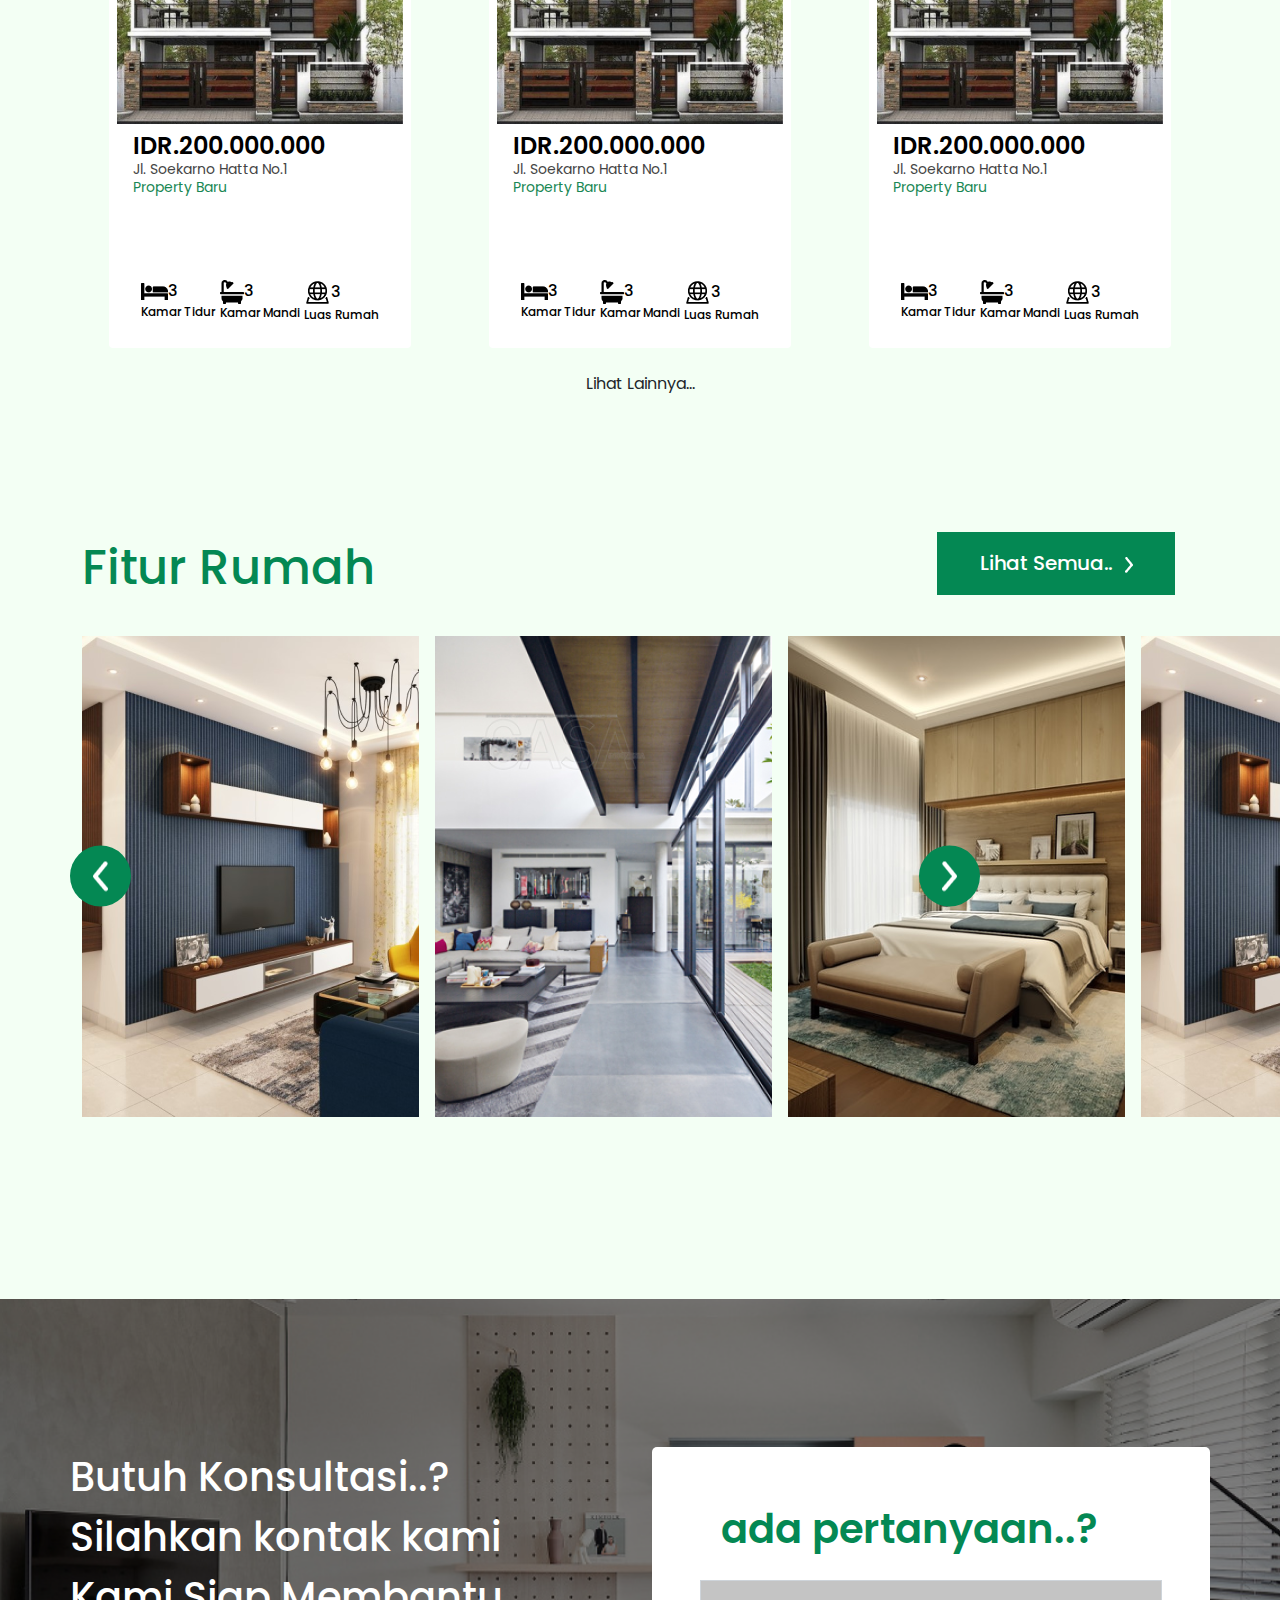
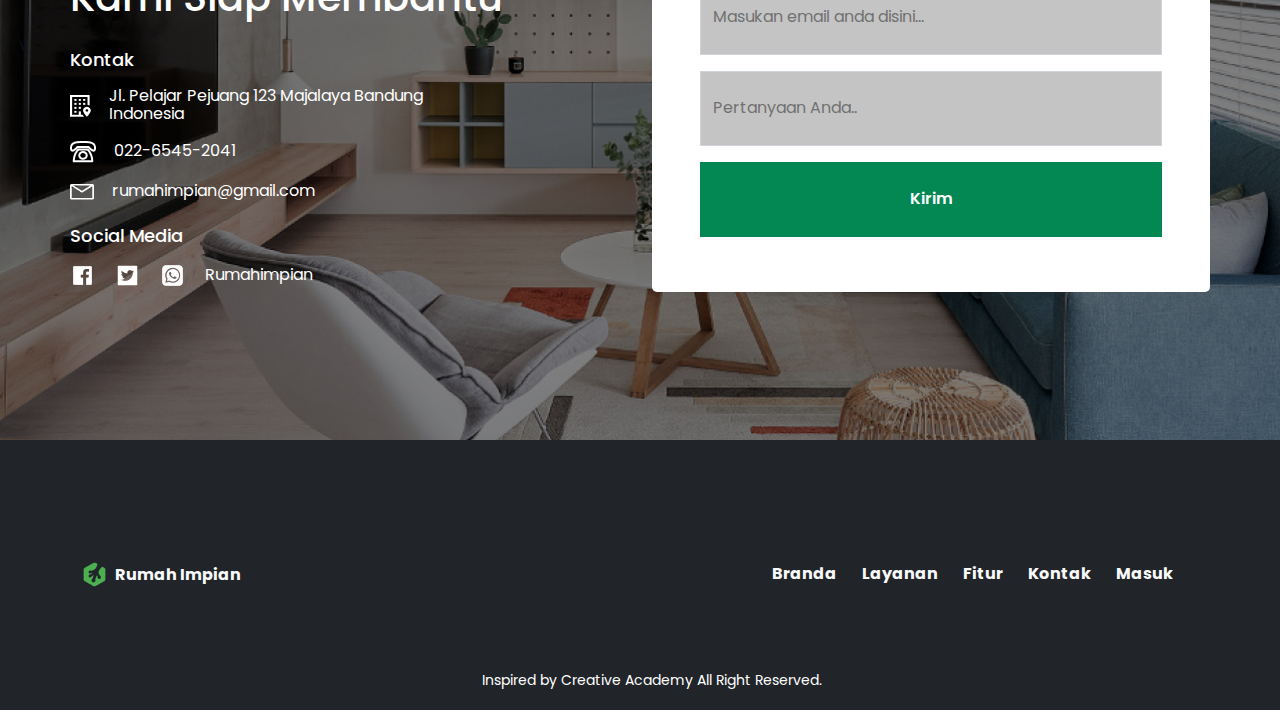
==== commit 94407a8c: "All Finish" ====
--- a/CommercialWeb/index.html
+++ b/CommercialWeb/index.html
@@ -11,6 +11,7 @@
 
     <!-- CSS -->
     <link rel="stylesheet" href="style.css">
+    <link rel="stylesheet" href="responsive.css">
 
     <!-- Font Google -->
     <link rel="preconnect" href="https://fonts.googleapis.com">
@@ -40,13 +41,13 @@
                         <a class="nav-link active" aria-current="page" href="#">BRANDA</a>
                     </li>
                     <li class="nav-item mx-2">
-                        <a class="nav-link" href="#">LAYANAN</a>
+                        <a class="nav-link" href="#layanan">LAYANAN</a>
                     </li>
                     <li class="nav-item mx-2">
-                        <a class="nav-link" href="#">FITUR</a>
+                        <a class="nav-link" href="#fitur-rumah">FITUR</a>
                     </li>
                     <li class="nav-item mx-2">
-                        <a class="nav-link ">KONTAK</a>
+                        <a class="nav-link" href="#bantuan">KONTAK</a>
                     </li>
                 </ul>
 
@@ -166,7 +167,7 @@
                             <div class="input-group input-cari mb-3">
                                 <button class="button-secondary dropdown-toggle" type="button" data-bs-toggle="dropdown"
                                     aria-expanded="false">
-                                    <img src="assets/img/Home Icon.png" alt="">
+                                    <img src="assets/img/Home Icon.png" class="d-block d-lg-inline mx-auto" alt="">
                                     Tipe Rumah</button>
                                 <ul class="dropdown-menu">
                                     <li><a class="dropdown-item" href="#">Action</a></li>
@@ -181,7 +182,7 @@
                                 <!-- Dropdown Range Harga -->
                                 <button class="button-secondary dropdown-toggle" type="button" data-bs-toggle="dropdown"
                                     aria-expanded="false">
-                                    <img src="assets/img/Money-icon.png" alt="">
+                                    <img src="assets/img/Money-icon.png" class="d-block d-lg-inline mx-auto" alt="">
                                     Range Harga</button>
                                 <ul class="dropdown-menu">
                                     <li><a class="dropdown-item" href="#">Action</a></li>
@@ -193,7 +194,7 @@
                                     <li><a class="dropdown-item" href="#">Separated link</a></li>
                                 </ul>
                                 <input type="text" class="form-control"
-                                    placeholder="cari berdasarkam lokasi, ID, Property"
+                                    placeholder="cari berdasarkan lokasi, ID, Property"
                                     aria-label="Text input with dropdown button">
                                 <button class="button-primary" type="button" id="button-addon2">Cari</button>
                             </div>
@@ -224,8 +225,8 @@
                 </div>
             </div>
 
-            <div class="row mb-4">
-                <div class="col-4">
+            <div class="row ">
+                <div class="col-lg-4 col-md-6 mb-4 d-flex justify-content-evenly">
                     <div class="card p-2">
                         <img src="assets/img/Rekomendasi1.png" alt="">
                         <div class="card-body">
@@ -249,7 +250,7 @@
                         </div>
                     </div>
                 </div>
-                <div class="col-4">
+                <div class="col-lg-4 col-md-6 mb-4 d-flex justify-content-evenly">
                     <div class="card p-2">
                         <img src="assets/img/Rekomendasi2.png" alt="">
                         <div class="card-body">
@@ -273,7 +274,7 @@
                         </div>
                     </div>
                 </div>
-                <div class="col-4">
+                <div class="col-lg-4 col-md-6 mb-4 d-flex justify-content-evenly">
                     <div class="card p-2">
                         <img src="assets/img/Rekomendasi3.png" alt="">
                         <div class="card-body">
@@ -298,15 +299,13 @@
                         </div>
                     </div>
                 </div>
-            </div>
-
-            <div class="row mb-4">
-                <div class="col-4">
+                <div class="col-lg-4 col-md-6 mb-4 d-flex justify-content-evenly">
                     <div class="card p-2">
-                        <img src="assets/img/Rekomendasi4.png" alt="">
+                        <img src="assets/img/Rekomendasi3.png" alt="">
                         <div class="card-body">
                             <h4>IDR.200.000.000</h4>
-                            <p class="mb-4 lh-sm">Jl. Soekarno Hatta No.1 <br> <span class="text-danger">Sewa</span>
+                            <p class="mb-4 lh-sm">Jl. Soekarno Hatta No.1 <br> <span class="text-success">Property
+                                    Baru</span>
                             </p>
                         </div>
                         <div class="card-fasilitas d-flex justify-content-between px-4">
@@ -325,12 +324,13 @@
                         </div>
                     </div>
                 </div>
-                <div class="col-4">
+                <div class="col-lg-4 col-md-6 mb-4 d-flex justify-content-evenly">
                     <div class="card p-2">
-                        <img src="assets/img/Rekomendasi5.png" alt="">
+                        <img src="assets/img/Rekomendasi3.png" alt="">
                         <div class="card-body">
                             <h4>IDR.200.000.000</h4>
-                            <p class="mb-4 lh-sm">Jl. Soekarno Hatta No.1 <br> <span class="text-danger">sewa</span>
+                            <p class="mb-4 lh-sm">Jl. Soekarno Hatta No.1 <br> <span class="text-success">Property
+                                    Baru</span>
                             </p>
                         </div>
                         <div class="card-fasilitas d-flex justify-content-between px-4">
@@ -349,12 +349,13 @@
                         </div>
                     </div>
                 </div>
-                <div class="col-4">
+                <div class="col-lg-4 col-md-6 mb-4 d-flex justify-content-evenly">
                     <div class="card p-2">
-                        <img src="assets/img/Rekomendasi6.png" alt="">
+                        <img src="assets/img/Rekomendasi3.png" alt="">
                         <div class="card-body">
                             <h4>IDR.200.000.000</h4>
-                            <p class="mb-4 lh-sm">Jl. Soekarno Hatta No.1 <br> <span class="text-danger">sewa</span>
+                            <p class="mb-4 lh-sm">Jl. Soekarno Hatta No.1 <br> <span class="text-success">Property
+                                    Baru</span>
                             </p>
                         </div>
                         <div class="card-fasilitas d-flex justify-content-between px-4">
@@ -375,7 +376,9 @@
                 </div>
             </div>
 
-            <div class="container my-5">
+
+
+            <div class="container mb-5 ">
                 <div class="row">
                     <div class="col-12 text-center">
                         <p>Lihat Lainnya...</p>
@@ -387,13 +390,15 @@
     <!-- Akhir Rekomendasi -->
 
     <!-- Fitur Rumah -->
-    <section id="fitur-rumah" class="overflow-hidden">
-        <div class="container">
-            <div class="row">
-                <div class="col-12 d-flex justify-content-between my-4">
+    <section id="fitur-rumah" class="overflow-hidden ">
+        <div class=" container ">
+            <div class=" row d-flex justify-content-between my-4">
+                <div class="col-md-12 col-lg-9 text-center text-lg-start mt-5">
                     <h2>Fitur Rumah</h2>
-                    <button class="button-fitur ">Lihat Semua.. <img src="assets/img/Right Arrow.png"
-                            class="img-button ms-2" alt=""></button>
+                </div>
+                <div class="col-lg-3 col-md-12 mt-5">
+                    <button class="button-fitur ">Lihat Semua..
+                        <img src="assets/img/Right Arrow.png" class="img-button ms-2" alt=""></button>
                 </div>
             </div>
         </div>
@@ -478,21 +483,25 @@
                                 </a>
                             </div>
 
-                            <div class="mb-3 ">
-                                <img src="assets/img/icon-telp.png" alt="">
+                            <div class="mb-3 d-flex align-items-center">
+                                <div>
+                                    <img src="assets/img/icon-telp.png" alt="">
+                                </div>
                                 <a href="">022-6545-2041</a>
                             </div>
 
-                            <div class="mb-3 ">
-                                <img src="assets/img/icon-mail.png" alt="">
+                            <div class="mb-3 d-flex align-items-center">
+                                <div>
+                                    <img src="assets/img/icon-mail.png" alt="">
+                                </div>
                                 <a href="">rumahimpian@gmail.com</a>
                             </div>
                         </div>
 
                         <h6>Social Media</h6>
-                        <a href="" class="me-3"><img src="assets/img/Facebook Icon.png" alt="#"></a>
-                        <a href="" class="me-3"><img src="assets/img/Twiter Icon.png" alt=""></a>
-                        <a href="" class="me-3"><img src="assets/img/Whatsapp icon.png" alt=""></a>
+                        <a href="" class="me-lg-3 me-md-1"><img src="assets/img/Facebook Icon.png" alt="#"></a>
+                        <a href="" class="me-lg-3 me-md-1"><img src="assets/img/Twiter Icon.png" alt=""></a>
+                        <a href="" class="me-lg-3 me-md-1"><img src="assets/img/Whatsapp icon.png" alt=""></a>
                         <span class="rumah-impian">Rumahimpian</span>
 
                     </div>
@@ -534,11 +543,11 @@
         <div class="container-fluid">
             <div class="container ">
                 <div class="row">
-                    <div class="col-md-7 d-flex align-items-center">
+                    <div class="col-md-7 d-flex align-items-center justify-content-lg-start justify-content-center">
                         <img src="assets/img/logo-small.png" alt="">
                         <a class="text-decoration-none text-light fw-bold ms-2" href="#">Rumah Impian</a>
                     </div>
-                    <div class="col-md-5 d-flex justify-content-evenly">
+                    <div class="col-md-5 d-flex justify-content-evenly justify-content-center">
                         <a class="text-decoration-none text-light fw-bold" href="#hero">Branda</a>
                         <a class="text-decoration-none text-light fw-bold" href="#layanan">Layanan</a>
                         <a class="text-decoration-none text-light fw-bold" href="#fitur-rumah">Fitur</a>
@@ -547,16 +556,18 @@
                     </div>
                 </div>
                 <div class="row position-absolute copyright start-50 translate-middle-x">
-                    <col-12>
-                        <p>
-                            Copyright bg Creative Academy All Right Reserved.
+                    <div class="col-12 d-flex ">
+                        <p class="text-center ms-5">
+                            Inspired by Creative Academy All Right Reserved.
                         </p>
-                    </col-12>
+                    </div>
                 </div>
             </div>
         </div>
     </footer>
     <!-- Akhir Footer -->
+
+    <script src="js/script.js"></script>
     <!-- Option 1: Bootstrap Bundle with Popper -->
     <script src="bootstrap/js/bootstrap.bundle.js"></script>
 
--- a/CommercialWeb/style.css
+++ b/CommercialWeb/style.css
@@ -14,6 +14,17 @@
 
 * {
     z-index: 2;
+}
+
+/* Nav Color */
+
+.nav-color {
+    background-color: #007245;
+    transition: all ease-in-out .3s;
+}
+
+.bg-transparent {
+    transition: all ease-in-out .3s;
 }
 
 .accent-img {
@@ -239,6 +250,10 @@
     font-weight: 500;
 }
 
+.input-cari .form-control {
+    height: 88px !important;
+}
+
 .nav-tabs {
     border: none;
 }
@@ -406,7 +421,6 @@
     height: 61px;
     background-color: var(--pw-color);
     right: 230px;
-
 }
 
 /* Akhir Fitur Rumah */
@@ -416,7 +430,7 @@
 
 #bantuan {
     background-image: url(assets/img/kontak-img.png);
-    height: 100vh;
+    height: 100%;
     background-repeat: no-repeat;
     background-size: cover;
     margin-top: 158px;
--- a/CommercialWeb/responsive.css
+++ b/CommercialWeb/responsive.css
@@ -0,0 +1,109 @@
+@media screen and (max-width : 922px) {
+    .button-primary {
+        display: block;
+        width: 100%;
+    }
+
+    .button-secondary {
+        display: block;
+        width: 100%;
+    }
+
+    .input-cari .button-secondary {
+        width: 120px;
+        font-size: 14px;
+        display: block;
+        border-radius: 0;
+    }
+
+    .input-cari .button-primary {
+        font-size: 24px;
+        display: block;
+        width: 100%;
+        border-radius: 0 0 10px 10px !important;
+    }
+
+    .button-fitur {
+        width: 100%;
+    }
+
+    .button-right {
+        right: 5%;
+    }
+
+    #bantuan h3 {
+        font-size: 30px;
+        width: 100%;
+    }
+
+    .card-bantuan {
+        width: 100%;
+        height: auto;
+        padding: 52px 48px;
+        margin-top: 42px;
+    }
+
+    .card-bantuan h2 {
+        font-size: 27px;
+        line-height: 42px;
+        margin-bottom: 21px;
+    }
+
+    .input-cari .button-primary {}
+}
+
+@media screen and (max-width : 576px) {
+    .hero-line h1 {
+        line-height: 52px;
+    }
+
+    .img-hero {
+        width: 75%;
+        height: auto;
+    }
+
+    .layanan-title h2 {
+        font-size: 34px;
+    }
+
+    .sub-title {
+        font-size: 16px;
+    }
+
+    .card-layanan {
+        margin: 15px 0;
+        padding-bottom: 50px;
+    }
+
+    .SearchTitle {
+        font-size: 42px;
+        line-height: 52px;
+    }
+
+    .SearchSubTitle {
+        font-size: 18px;
+        line-height: 24px;
+    }
+
+    .input-cari .button-secondary {
+        width: 50%;
+        height: 60px;
+        border-radius: 0;
+    }
+
+    .input-cari .button-primary {
+        width: 30%;
+        font-size: 36px;
+        border-radius: 0;
+        height: 60px;
+    }
+
+    .input-cari .form-control {
+        height: 60px !important;
+        font-size: 15px;
+    }
+
+
+}
+
+@media screen and (max-width : 350px) {}